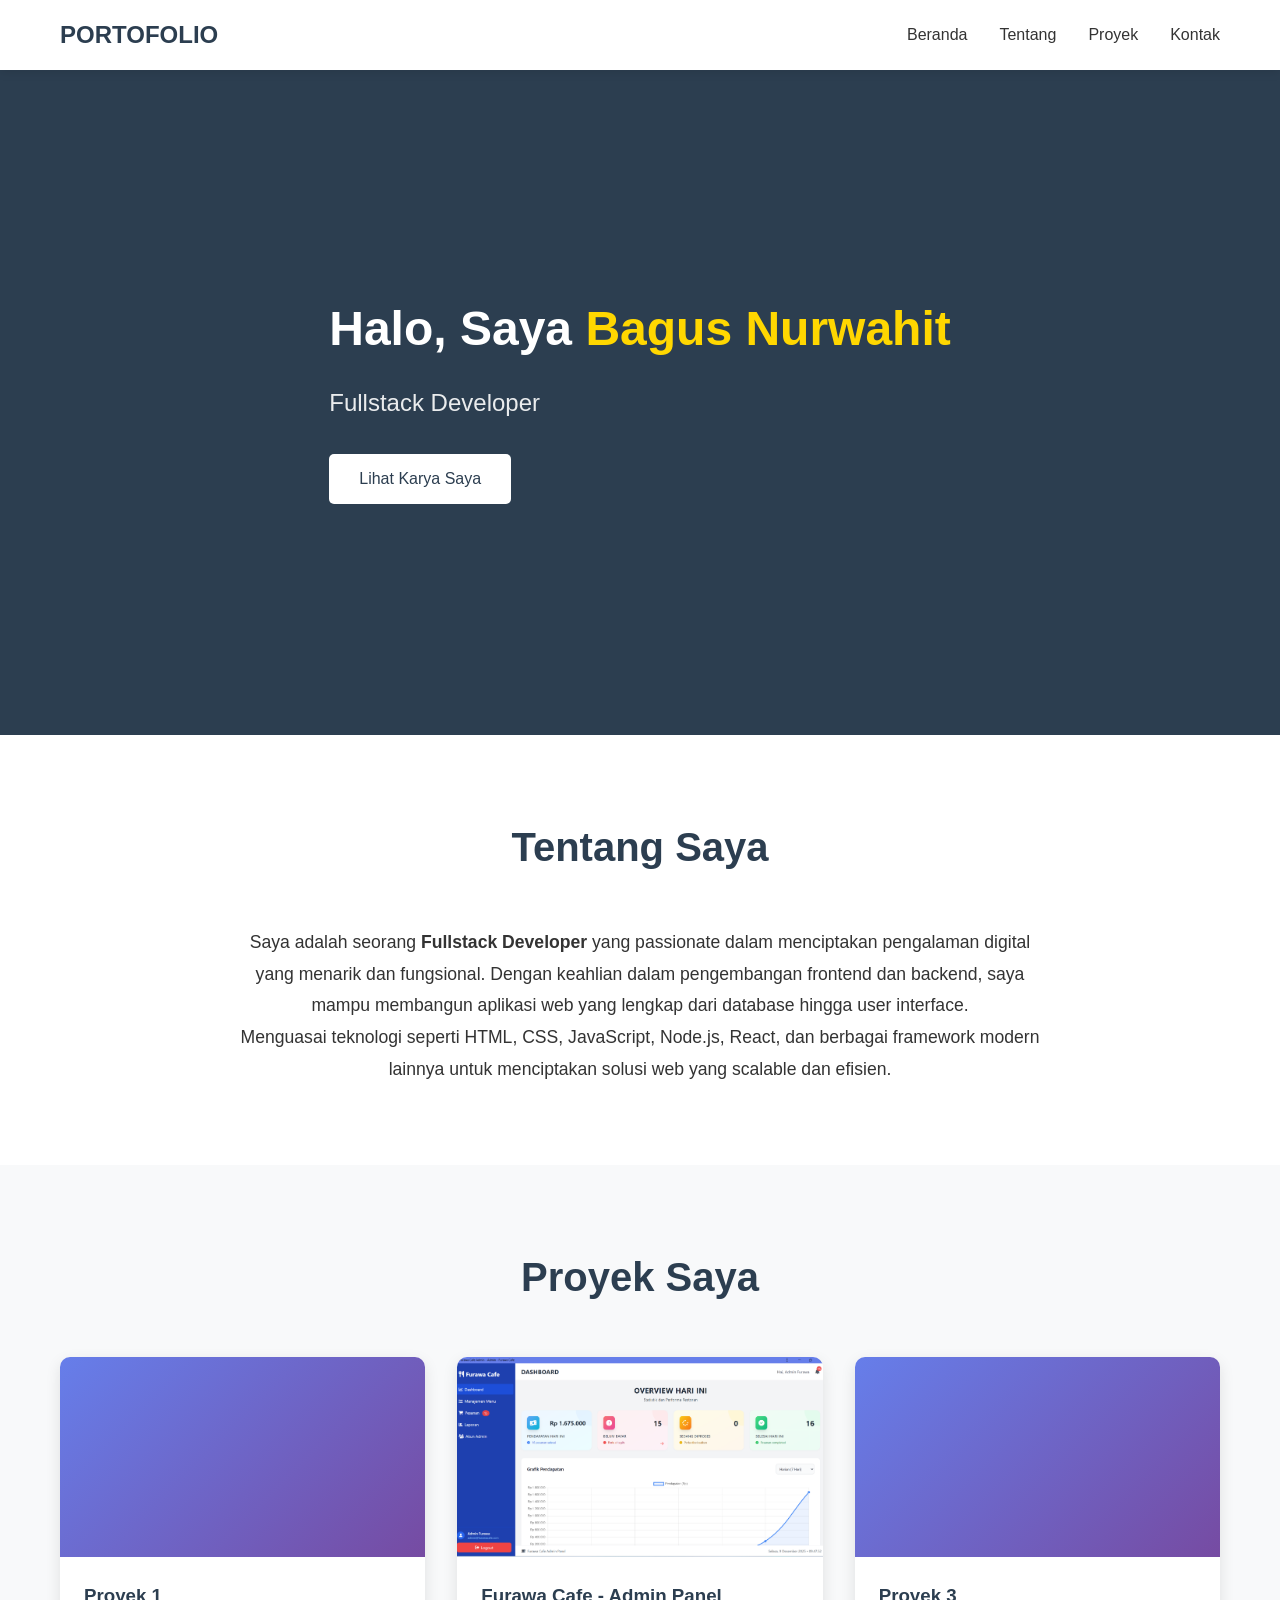
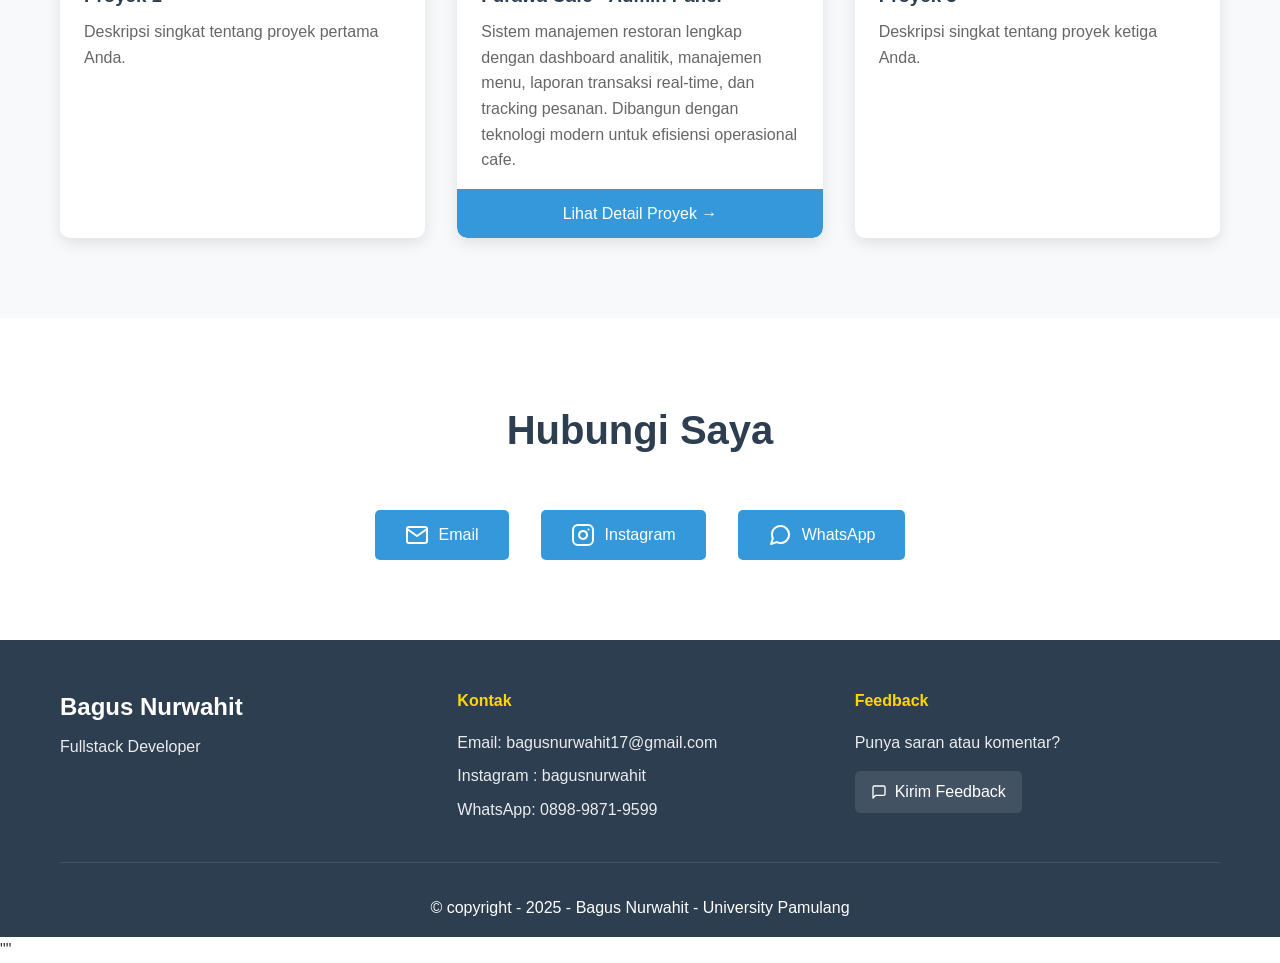
==== index.html @ 977cba30 "Add files via upload" ====
<!DOCTYPE html>
<html lang="id">
<head>
    <meta charset="UTF-8">
    <meta name="viewport" content="width=device-width, initial-scale=1.0">
    <title>Bagus Nur Wahit - PORTOFOLIO</title>
    <link rel="stylesheet" href="styles.css">
</head>
<body>
    <nav class="navbar">
        <div class="container">
            <a href="index.html" class="logo">PORTOFOLIO</a>
            <ul class="nav-links">
                <li><a href="#home">Beranda</a></li>
                <li><a href="#about">Tentang</a></li>
                <li><a href="#projects">Proyek</a></li>
                <li><a href="#contact">Kontak</a></li>
            </ul>
        </div>
    </nav>

    <section id="home" class="hero">
        <div class="container">
            <h1 class="hero-title">Halo, Saya <span class="highlight">Bagus Nurwahit</span></h1>
            <p class="hero-subtitle">Fullstack Developer</p>
            <a href="#projects" class="btn">Lihat Karya Saya</a>
        </div>
    </section>

    <section id="about" class="about">
        <div class="container">
            <h2 class="section-title">Tentang Saya</h2>
            <div class="about-content">
                <p>Saya adalah seorang <strong>Fullstack Developer</strong> yang passionate dalam menciptakan pengalaman digital yang menarik dan fungsional. Dengan keahlian dalam pengembangan frontend dan backend, saya mampu membangun aplikasi web yang lengkap dari database hingga user interface.</p>
                <p>Menguasai teknologi seperti HTML, CSS, JavaScript, Node.js, React, dan berbagai framework modern lainnya untuk menciptakan solusi web yang scalable dan efisien.</p>
            </div>
        </div>
    </section>

    <section id="projects" class="projects">
        <div class="container">
            <h2 class="section-title">Proyek Saya</h2>
            <div class="project-grid">
                <div class="project-card">
                    <div class="project-image"></div>
                    <h3>Proyek 1</h3>
                    <p>Deskripsi singkat tentang proyek pertama Anda.</p>
                </div>
                <div class="project-card project-clickable">
                    <img src="images/dashboard.png" alt="Furawa Cafe Dashboard" class="project-image-real">
                    <div class="project-content">
                        <h3>Furawa Cafe - Admin Panel</h3>
                        <p>Sistem manajemen restoran lengkap dengan dashboard analitik, manajemen menu, laporan transaksi real-time, dan tracking pesanan. Dibangun dengan teknologi modern untuk efisiensi operasional cafe.</p>
                        <a href="furawa-detail.html" class="view-details-link">Lihat Detail Proyek →</a>
                    </div>
                </div>
                <div class="project-card">
                    <div class="project-image"></div>
                    <h3>Proyek 3</h3>
                    <p>Deskripsi singkat tentang proyek ketiga Anda.</p>
                </div>
            </div>
        </div>
    </section>

    <section id="contact" class="contact">
        <div class="container">
            <h2 class="section-title">Hubungi Saya</h2>
            <div class="contact-links">
                <a href="mailto:bagusnurwahit17@gmail.com" class="contact-btn">
                    <svg xmlns="http://www.w3.org/2000/svg" width="24" height="24" viewBox="0 0 24 24" fill="none" stroke="currentColor" stroke-width="2" stroke-linecap="round" stroke-linejoin="round">
                        <path d="M4 4h16c1.1 0 2 .9 2 2v12c0 1.1-.9 2-2 2H4c-1.1 0-2-.9-2-2V6c0-1.1.9-2 2-2z"></path>
                        <polyline points="22,6 12,13 2,6"></polyline>
                    </svg>
                    <span>Email</span>
                </a>
                <a href="https://instagram.com/bagusnurwahit" target="_blank" class="contact-btn">
                    <svg xmlns="http://www.w3.org/2000/svg" width="24" height="24" viewBox="0 0 24 24" fill="none" stroke="currentColor" stroke-width="2" stroke-linecap="round" stroke-linejoin="round">
                        <rect x="2" y="2" width="20" height="20" rx="5" ry="5"></rect>
                        <path d="M16 11.37A4 4 0 1 1 12.63 8 4 4 0 0 1 16 11.37z"></path>
                        <line x1="17.5" y1="6.5" x2="17.51" y2="6.5"></line>
                    </svg>
                    <span>Instagram</span>
                </a>
                <a href="https://wa.me/6289898719599" target="_blank" class="contact-btn">
                    <svg xmlns="http://www.w3.org/2000/svg" width="24" height="24" viewBox="0 0 24 24" fill="none" stroke="currentColor" stroke-width="2" stroke-linecap="round" stroke-linejoin="round">
                        <path d="M21 11.5a8.38 8.38 0 0 1-.9 3.8 8.5 8.5 0 0 1-7.6 4.7 8.38 8.38 0 0 1-3.8-.9L3 21l1.9-5.7a8.38 8.38 0 0 1-.9-3.8 8.5 8.5 0 0 1 4.7-7.6 8.38 8.38 0 0 1 3.8-.9h.5a8.48 8.48 0 0 1 8 8v.5z"></path>
                    </svg>
                    <span>WhatsApp</span>
                </a>
            </div>
        </div>
    </section>

    <footer>
        <div class="container">
            <div class="footer-content">
                <div class="footer-section">
                    <h3>Bagus Nurwahit</h3>
                    <p>Fullstack Developer</p>
                </div>
                <div class="footer-section">
                    <h4>Kontak</h4>
                    <p>Email: bagusnurwahit17@gmail.com</p>
                    <p>Instagram : bagusnurwahit</p>
                    <p>WhatsApp: 0898-9871-9599</p>
                </div>
                <div class="footer-section">
                    <h4>Feedback</h4>
                    <p>Punya saran atau komentar?</p>
                    <a href="mailto:bagusnurwahit17@gmail.com?subject=Feedback Website" class="footer-link">
                        <svg xmlns="http://www.w3.org/2000/svg" width="16" height="16" viewBox="0 0 24 24" fill="none" stroke="currentColor" stroke-width="2" stroke-linecap="round" stroke-linejoin="round">
                            <path d="M21 15a2 2 0 0 1-2 2H7l-4 4V5a2 2 0 0 1 2-2h14a2 2 0 0 1 2 2z"></path>
                        </svg>
                        Kirim Feedback
                    </a>
                </div>
            </div>
            <div class="footer-bottom">
                <p>&copy; copyright - 2025 - Bagus Nurwahit - University Pamulang</p>
            </div>
        </div>
    </footer>

    <script src="script.js"></script>
</body>
</html>
""
---- styles.css ----
* {
    margin: 0;
    padding: 0;
    box-sizing: border-box;
}

:root {
    --primary-color: #2c3e50;
    --accent-color: #3498db;
    --text-color: #333;
    --light-bg: #f8f9fa;
    --white: #ffffff;
}

body {
    font-family: 'Segoe UI', Tahoma, Geneva, Verdana, sans-serif;
    line-height: 1.6;
    color: var(--text-color);
}

.container {
    max-width: 1200px;
    margin: 0 auto;
    padding: 0 20px;
}

/* Navbar */
.navbar {
    background: var(--white);
    box-shadow: 0 2px 10px rgba(0,0,0,0.1);
    position: fixed;
    width: 100%;
    top: 0;
    z-index: 1000;
}

.navbar .container {
    display: flex;
    justify-content: space-between;
    align-items: center;
    padding: 1rem 20px;
}

.logo {
    font-size: 1.5rem;
    font-weight: bold;
    color: var(--primary-color);
    text-decoration: none;
}

.nav-links {
    display: flex;
    list-style: none;
    gap: 2rem;
}

.nav-links a {
    color: var(--text-color);
    text-decoration: none;
    transition: color 0.3s;
}

.nav-links a:hover {
    color: var(--accent-color);
}

/* Hero Section */
.hero {
    min-height: 75vh;
    display: flex;
    align-items: center;
    background: var(--primary-color);
    color: var(--white);
    margin-top: 60px;
    padding: 4rem 0;
}

.hero-title {
    font-size: 3rem;
    margin-bottom: 1rem;
}

.highlight {
    color: #ffd700;
}

.hero-subtitle {
    font-size: 1.5rem;
    margin-bottom: 2rem;
    opacity: 0.9;
}

.btn {
    display: inline-block;
    padding: 12px 30px;
    background: var(--white);
    color: var(--primary-color);
    text-decoration: none;
    border-radius: 5px;
    transition: transform 0.3s;
}

.btn:hover {
    transform: translateY(-3px);
}

/* About Section */
.about {
    padding: 5rem 0;
    background: var(--white);
}

.section-title {
    font-size: 2.5rem;
    text-align: center;
    margin-bottom: 3rem;
    color: var(--primary-color);
}

.about-content {
    max-width: 800px;
    margin: 0 auto;
    text-align: center;
    font-size: 1.1rem;
    line-height: 1.8;
}

/* Projects Section */
.projects {
    padding: 5rem 0;
    background: var(--light-bg);
}

.project-grid {
    display: grid;
    grid-template-columns: repeat(auto-fit, minmax(300px, 1fr));
    gap: 2rem;
}

.project-card {
    background: var(--white);
    border-radius: 10px;
    overflow: hidden;
    box-shadow: 0 5px 15px rgba(0,0,0,0.1);
    transition: transform 0.3s;
}

.project-card:hover {
    transform: translateY(-10px);
}

.project-image {
    height: 200px;
    background: linear-gradient(135deg, #667eea 0%, #764ba2 100%);
}

.project-image-real {
    width: 100%;
    height: 200px;
    object-fit: cover;
    object-position: top;
}

.project-card h3 {
    padding: 1.5rem 1.5rem 0.5rem;
    color: var(--primary-color);
}

.project-card p {
    padding: 0 1.5rem 1.5rem;
    color: #666;
}

.project-clickable {
    cursor: pointer;
    display: flex;
    flex-direction: column;
    height: 100%;
}

.project-content {
    display: flex;
    flex-direction: column;
    flex-grow: 1;
}

.project-content h3 {
    padding: 1.5rem 1.5rem 0.5rem;
}

.project-content p {
    padding: 0 1.5rem 1rem;
    flex-grow: 1;
}

.view-details-link {
    display: block;
    text-align: center;
    padding: 12px;
    background: var(--accent-color);
    color: white;
    text-decoration: none;
    font-weight: 500;
    transition: all 0.3s;
    margin-top: auto;
    border-radius: 0 0 10px 10px;
}

.view-details-link:hover {
    background: var(--primary-color);
}

/* Contact Section */
.contact {
    padding: 5rem 0;
    background: var(--white);
}

.contact-links {
    display: flex;
    justify-content: center;
    gap: 2rem;
    flex-wrap: wrap;
}

.contact-btn {
    display: flex;
    align-items: center;
    gap: 10px;
    padding: 12px 30px;
    background: var(--accent-color);
    color: var(--white);
    text-decoration: none;
    border-radius: 5px;
    transition: all 0.3s;
}

.contact-btn:hover {
    background: var(--primary-color);
    transform: translateY(-3px);
}

.contact-btn svg {
    width: 24px;
    height: 24px;
}

/* Footer */
footer {
    background: var(--primary-color);
    color: var(--white);
    padding: 3rem 0 1rem;
}

.footer-content {
    display: grid;
    grid-template-columns: repeat(auto-fit, minmax(250px, 1fr));
    gap: 2rem;
    margin-bottom: 2rem;
}

.footer-section h3 {
    margin-bottom: 0.5rem;
    font-size: 1.5rem;
}

.footer-section h4 {
    margin-bottom: 1rem;
    color: #ffd700;
}

.footer-section p {
    margin-bottom: 0.5rem;
    opacity: 0.9;
}

.footer-link {
    display: inline-flex;
    align-items: center;
    gap: 8px;
    color: var(--white);
    text-decoration: none;
    padding: 8px 16px;
    background: rgba(255,255,255,0.1);
    border-radius: 5px;
    margin-top: 0.5rem;
    transition: background 0.3s;
}

.footer-link:hover {
    background: rgba(255,255,255,0.2);
}

.footer-bottom {
    text-align: center;
    padding-top: 2rem;
    border-top: 1px solid rgba(255,255,255,0.1);
}

/* Responsive */
@media (max-width: 768px) {
    .nav-links {
        gap: 1rem;
    }
    
    .hero-title {
        font-size: 2rem;
    }
    
    .hero-subtitle {
        font-size: 1.2rem;
    }
    
    .section-title {
        font-size: 2rem;
    }
}

/* Article Detail Page */
.article-page {
    margin-top: 60px;
}

.article-hero {
    background: var(--white);
    border-bottom: 1px solid #e0e0e0;
    padding: 4rem 0 3rem;
    text-align: center;
}

.back-link {
    color: var(--accent-color);
    text-decoration: none;
    display: inline-flex;
    align-items: center;
    margin-bottom: 2rem;
    transition: color 0.3s;
}

.back-link:hover {
    color: var(--primary-color);
}

.article-title {
    font-size: 3rem;
    margin-bottom: 1rem;
    color: var(--primary-color);
}

.article-meta {
    font-size: 1.3rem;
    color: #666;
    margin-bottom: 1.5rem;
}

.article-tags {
    display: flex;
    gap: 0.8rem;
    flex-wrap: wrap;
    justify-content: center;
}

.tag {
    background: var(--light-bg);
    color: var(--primary-color);
    padding: 0.5rem 1rem;
    border-radius: 20px;
    font-size: 0.9rem;
    border: 1px solid #ddd;
}

.article-container {
    max-width: 900px;
    margin: 0 auto;
    padding: 3rem 20px;
}

.article-featured-image {
    margin-bottom: 3rem;
    border-radius: 15px;
    overflow: hidden;
    box-shadow: 0 10px 30px rgba(0,0,0,0.1);
}

.article-featured-image img {
    width: 100%;
    height: auto;
    display: block;
}

.image-caption {
    text-align: center;
    color: #666;
    font-size: 0.9rem;
    margin-top: 1rem;
    font-style: italic;
}

.article-content {
    font-size: 1.1rem;
    line-height: 1.8;
}

.content-section {
    margin-bottom: 3rem;
}

.content-section h2 {
    color: var(--primary-color);
    font-size: 2rem;
    margin-bottom: 1.5rem;
    text-align: center;
}

.content-section p {
    margin-bottom: 1rem;
    color: #555;
}

.feature-grid {
    display: grid;
    grid-template-columns: repeat(auto-fit, minmax(250px, 1fr));
    gap: 2rem;
    margin-top: 2rem;
}

.feature-item {
    background: var(--light-bg);
    padding: 2rem;
    border-radius: 10px;
    transition: transform 0.3s;
}

.feature-item:hover {
    transform: translateY(-5px);
}

.feature-icon {
    font-size: 3rem;
    margin-bottom: 1rem;
}

.feature-item h3 {
    color: var(--primary-color);
    margin-bottom: 0.8rem;
    font-size: 1.3rem;
}

.feature-item p {
    font-size: 1rem;
    line-height: 1.6;
}

.screenshot-detail {
    margin-bottom: 3rem;
    background: var(--light-bg);
    border-radius: 15px;
    overflow: hidden;
}

.screenshot-detail img {
    width: 100%;
    height: auto;
    display: block;
}

.screenshot-desc {
    padding: 2rem;
}

.screenshot-desc h3 {
    color: var(--primary-color);
    margin-bottom: 1rem;
    font-size: 1.5rem;
}

.screenshot-desc p {
    color: #555;
    line-height: 1.8;
}

.tech-detail {
    display: grid;
    grid-template-columns: repeat(auto-fit, minmax(300px, 1fr));
    gap: 2rem;
    margin-top: 2rem;
}

.tech-category {
    background: var(--light-bg);
    padding: 2rem;
    border-radius: 10px;
}

.tech-category h3 {
    color: var(--primary-color);
    margin-bottom: 1rem;
    font-size: 1.3rem;
}

.tech-category ul {
    list-style: none;
    padding: 0;
}

.tech-category li {
    padding: 0.5rem 0;
    padding-left: 1.5rem;
    position: relative;
}

.tech-category li:before {
    content: "▸";
    position: absolute;
    left: 0;
    color: var(--accent-color);
    font-weight: bold;
}

.impact-list {
    list-style: decimal;
    padding-left: 2rem;
    margin-top: 1.5rem;
}

.impact-list li {
    padding: 0.8rem 0;
    font-size: 1.1rem;
    line-height: 1.6;
    color: #555;
}

.cta-section {
    background: var(--light-bg);
    padding: 3rem;
    border-radius: 15px;
    text-align: center;
}

.cta-section h2 {
    border: none;
    padding: 0;
    margin-bottom: 1rem;
}

.cta-buttons {
    display: flex;
    gap: 1.5rem;
    justify-content: center;
    margin-top: 2rem;
    flex-wrap: wrap;
}

.cta-buttons a {
    text-decoration: none !important;
}

.btn-primary {
    background: var(--accent-color);
    color: white;
    padding: 14px 35px;
    border-radius: 8px;
    text-decoration: none;
    transition: all 0.3s;
    display: inline-block;
    font-weight: 500;
    box-shadow: 0 4px 15px rgba(52, 152, 219, 0.3);
}

.btn-primary:hover {
    background: var(--primary-color);
    transform: translateY(-3px);
    box-shadow: 0 6px 20px rgba(44, 62, 80, 0.4);
}

.btn-secondary {
    background: white;
    color: var(--primary-color);
    padding: 14px 35px;
    border-radius: 8px;
    text-decoration: none;
    border: 2px solid var(--primary-color);
    transition: all 0.3s;
    display: inline-block;
    font-weight: 500;
    box-shadow: 0 4px 15px rgba(0, 0, 0, 0.1);
}

.btn-secondary:hover {
    background: var(--primary-color);
    color: white;
    transform: translateY(-3px);
    box-shadow: 0 6px 20px rgba(44, 62, 80, 0.4);
}

/* Responsive Article Page */
@media (max-width: 768px) {
    .article-title {
        font-size: 2rem;
    }
    
    .article-meta {
        font-size: 1.1rem;
    }
    
    .feature-grid {
        grid-template-columns: 1fr;
    }
    
    .tech-detail {
        grid-template-columns: 1fr;
    }
    
    .cta-buttons {
        flex-direction: column;
    }
    
    .btn-primary, .btn-secondary {
        width: 100%;
    }
}
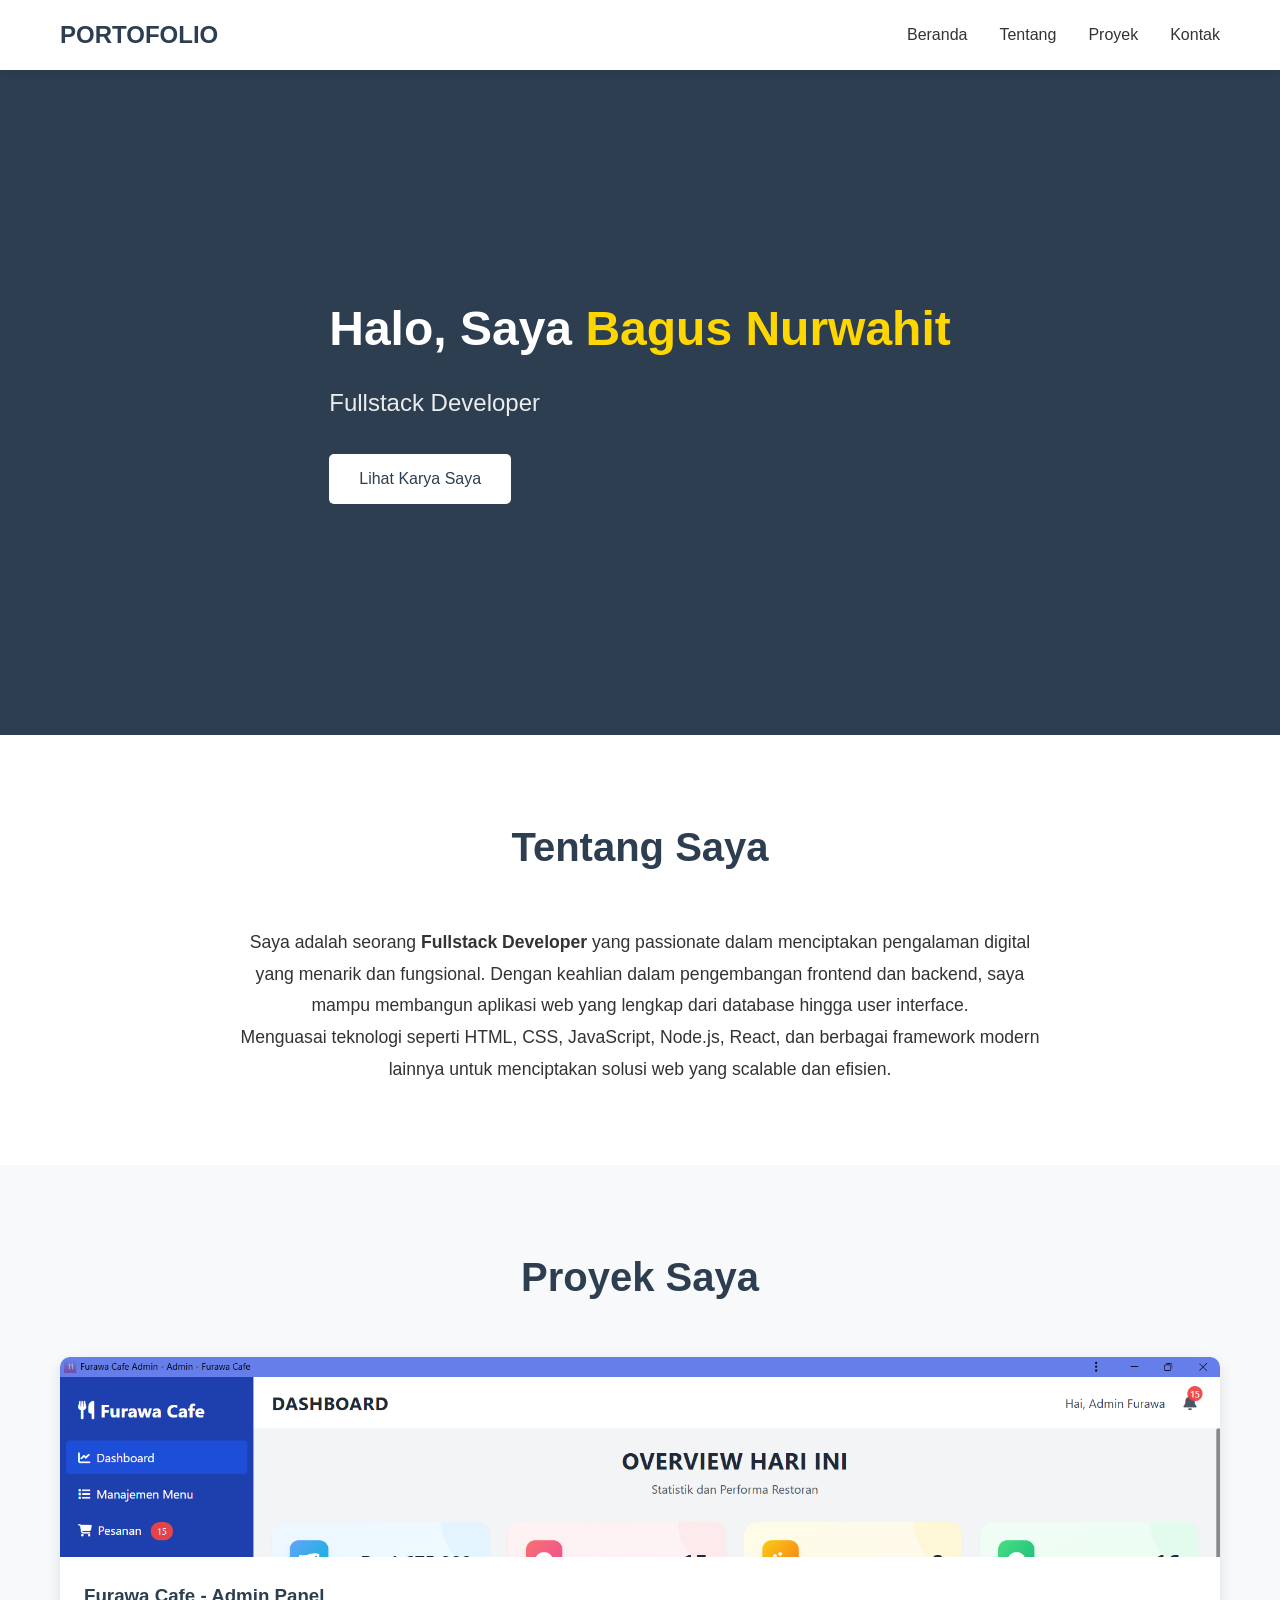
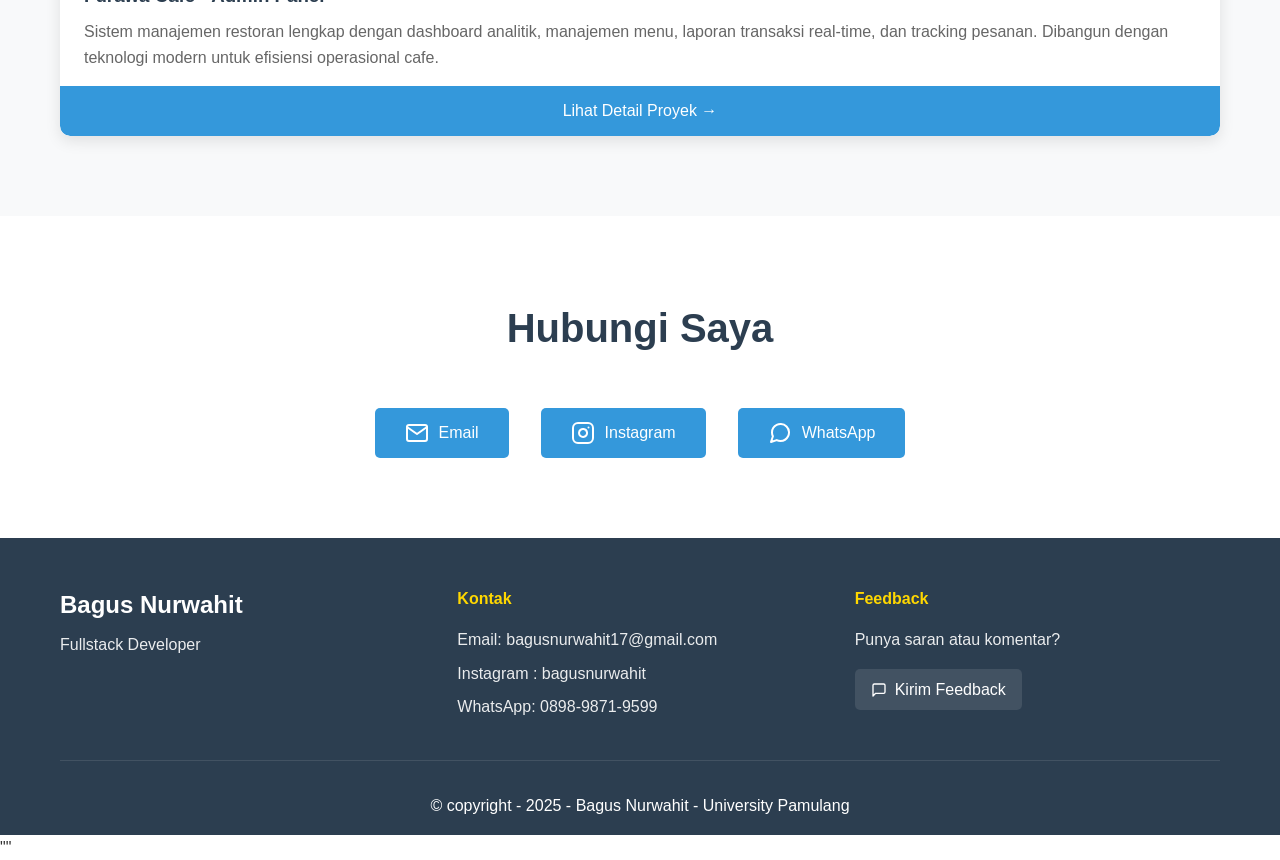
==== commit 90847288: "index.html" ====
--- a/index.html
+++ b/index.html
@@ -41,11 +41,6 @@
         <div class="container">
             <h2 class="section-title">Proyek Saya</h2>
             <div class="project-grid">
-                <div class="project-card">
-                    <div class="project-image"></div>
-                    <h3>Proyek 1</h3>
-                    <p>Deskripsi singkat tentang proyek pertama Anda.</p>
-                </div>
                 <div class="project-card project-clickable">
                     <img src="images/dashboard.png" alt="Furawa Cafe Dashboard" class="project-image-real">
                     <div class="project-content">
@@ -53,11 +48,6 @@
                         <p>Sistem manajemen restoran lengkap dengan dashboard analitik, manajemen menu, laporan transaksi real-time, dan tracking pesanan. Dibangun dengan teknologi modern untuk efisiensi operasional cafe.</p>
                         <a href="furawa-detail.html" class="view-details-link">Lihat Detail Proyek →</a>
                     </div>
-                </div>
-                <div class="project-card">
-                    <div class="project-image"></div>
-                    <h3>Proyek 3</h3>
-                    <p>Deskripsi singkat tentang proyek ketiga Anda.</p>
                 </div>
             </div>
         </div>
@@ -125,4 +115,4 @@
     <script src="script.js"></script>
 </body>
 </html>
-""+""
